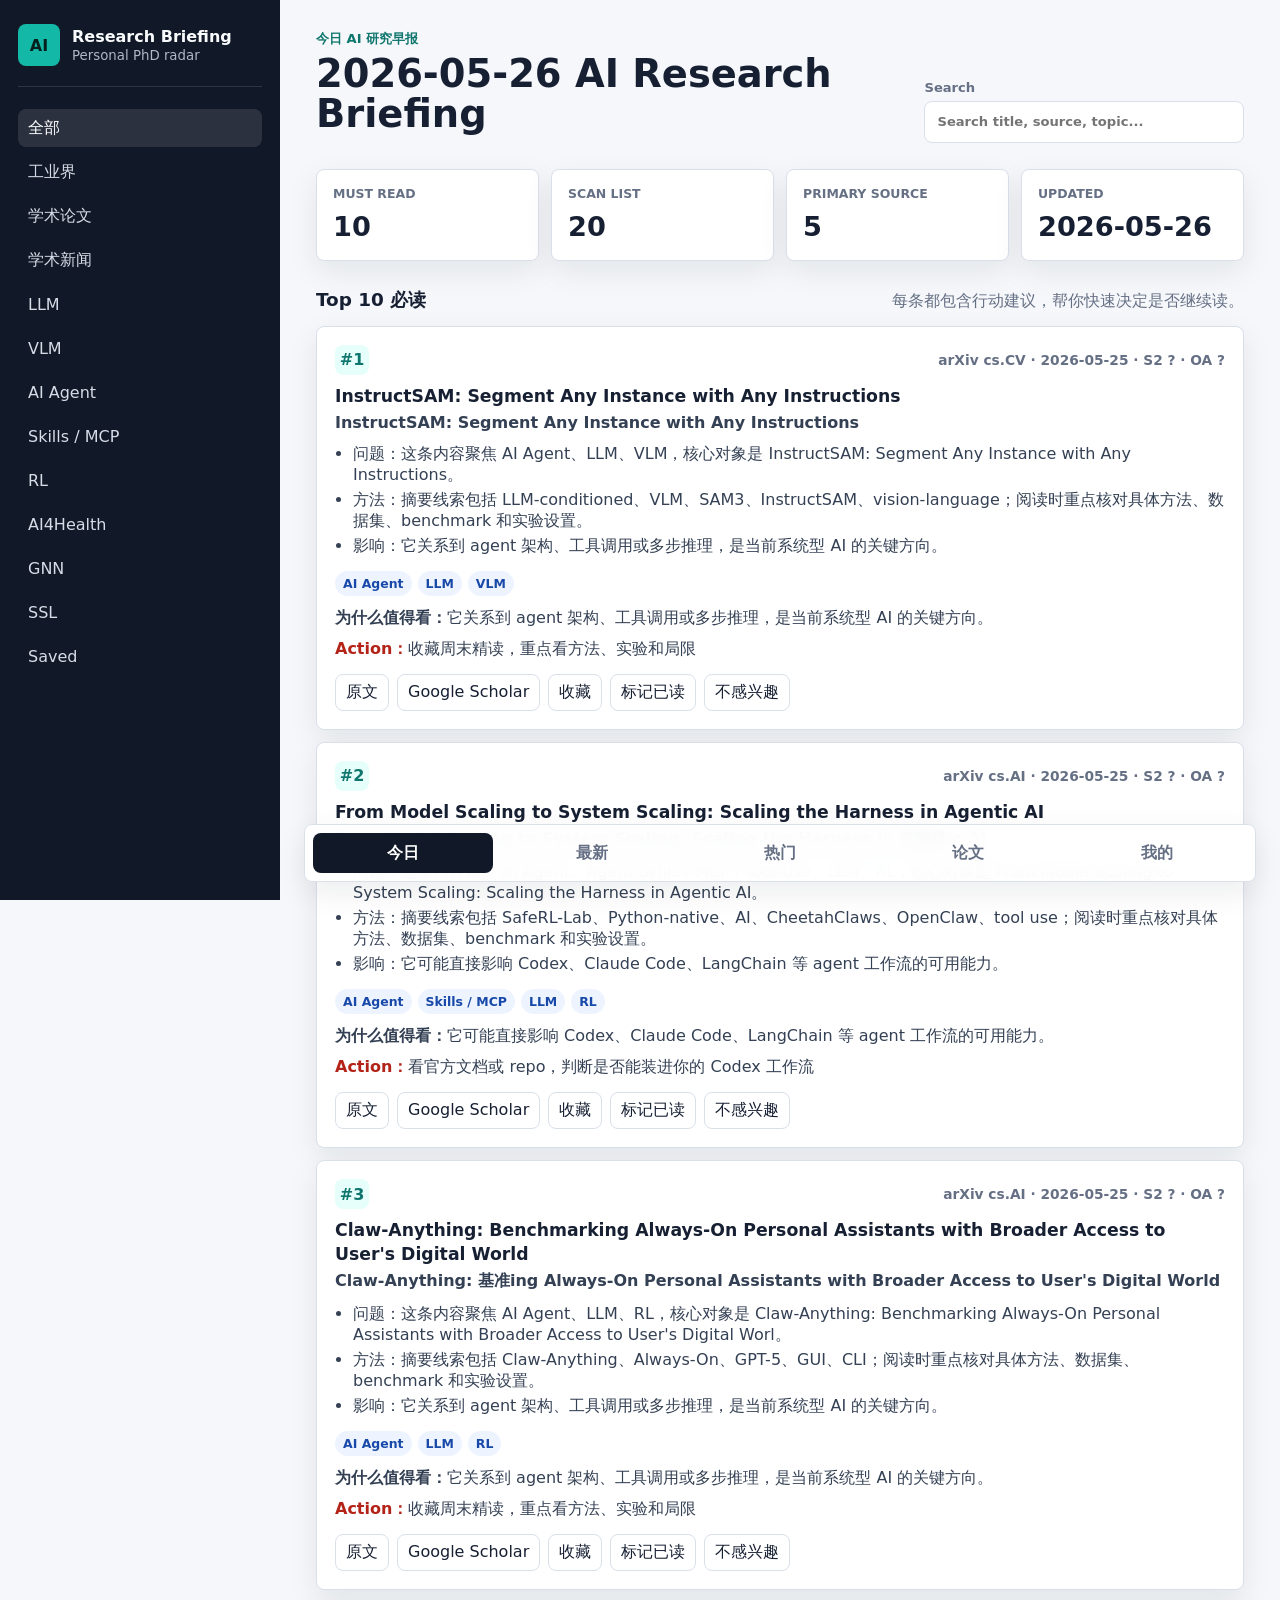
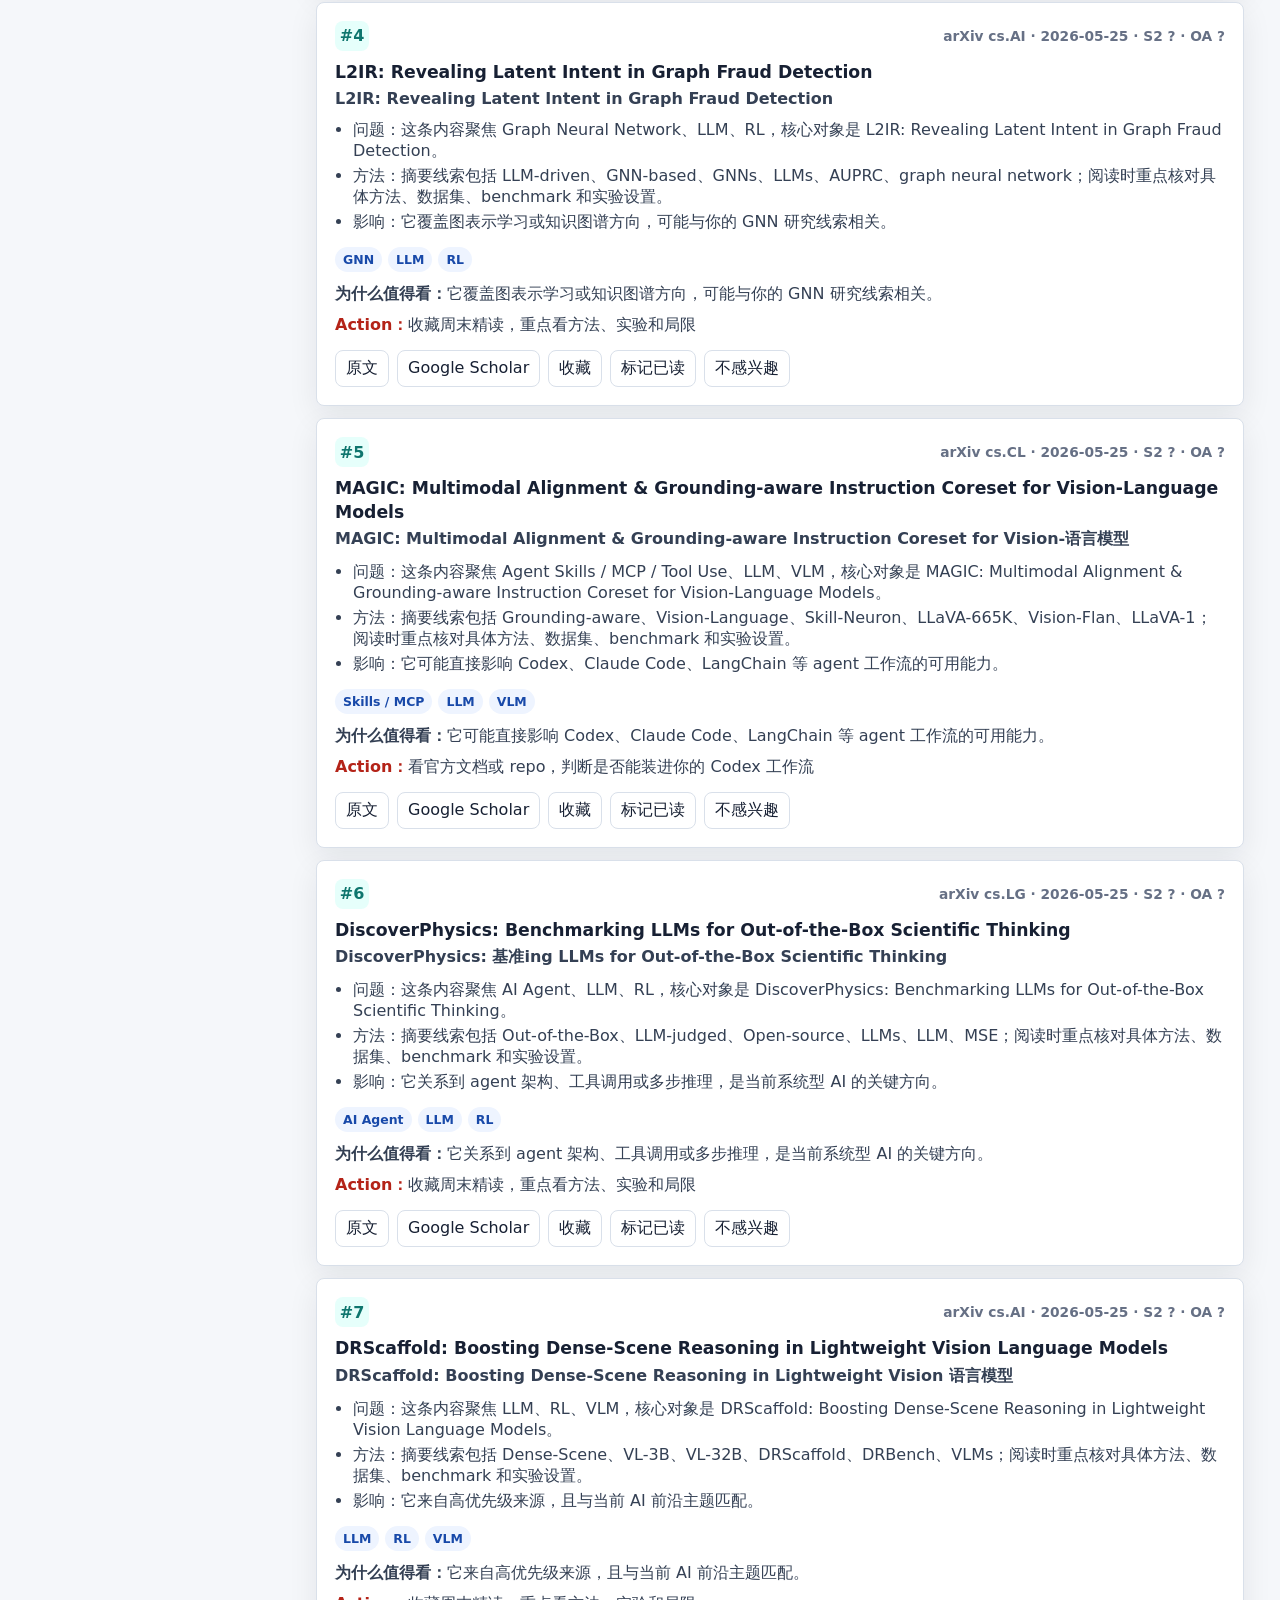
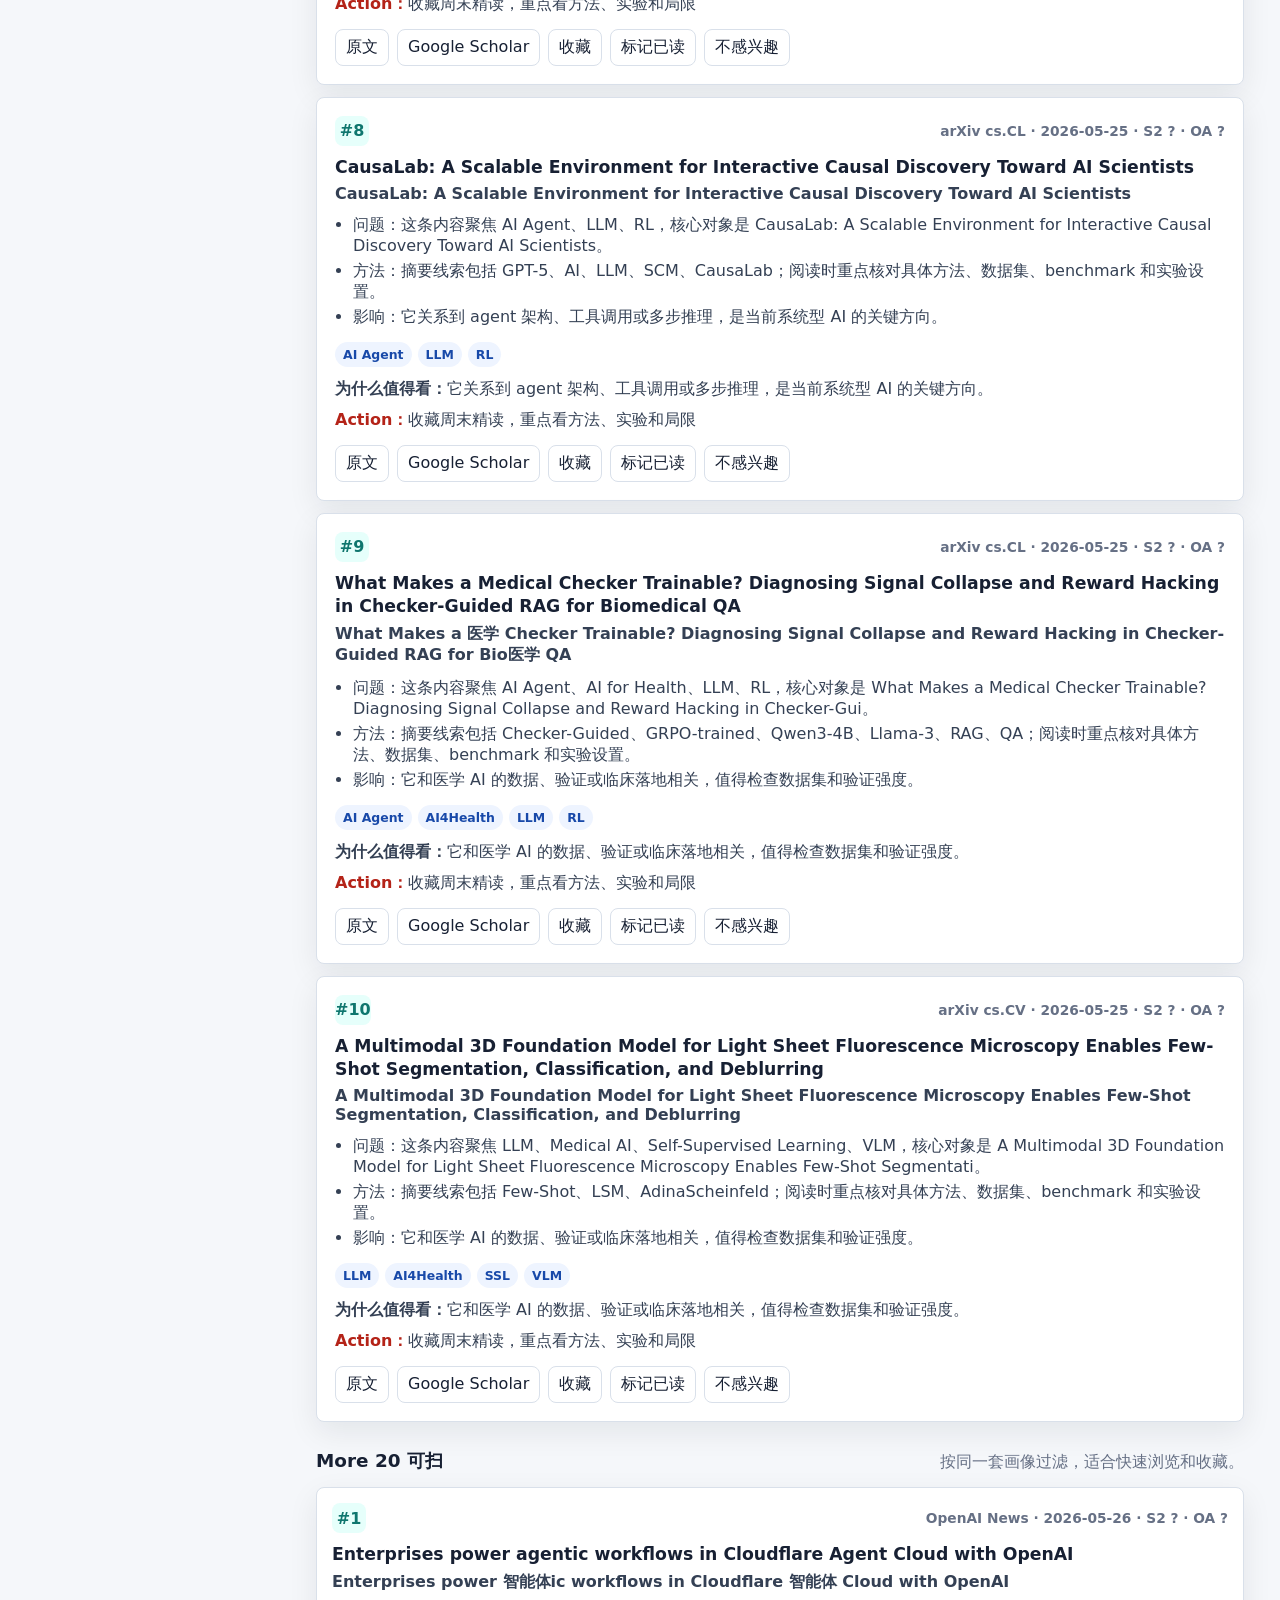
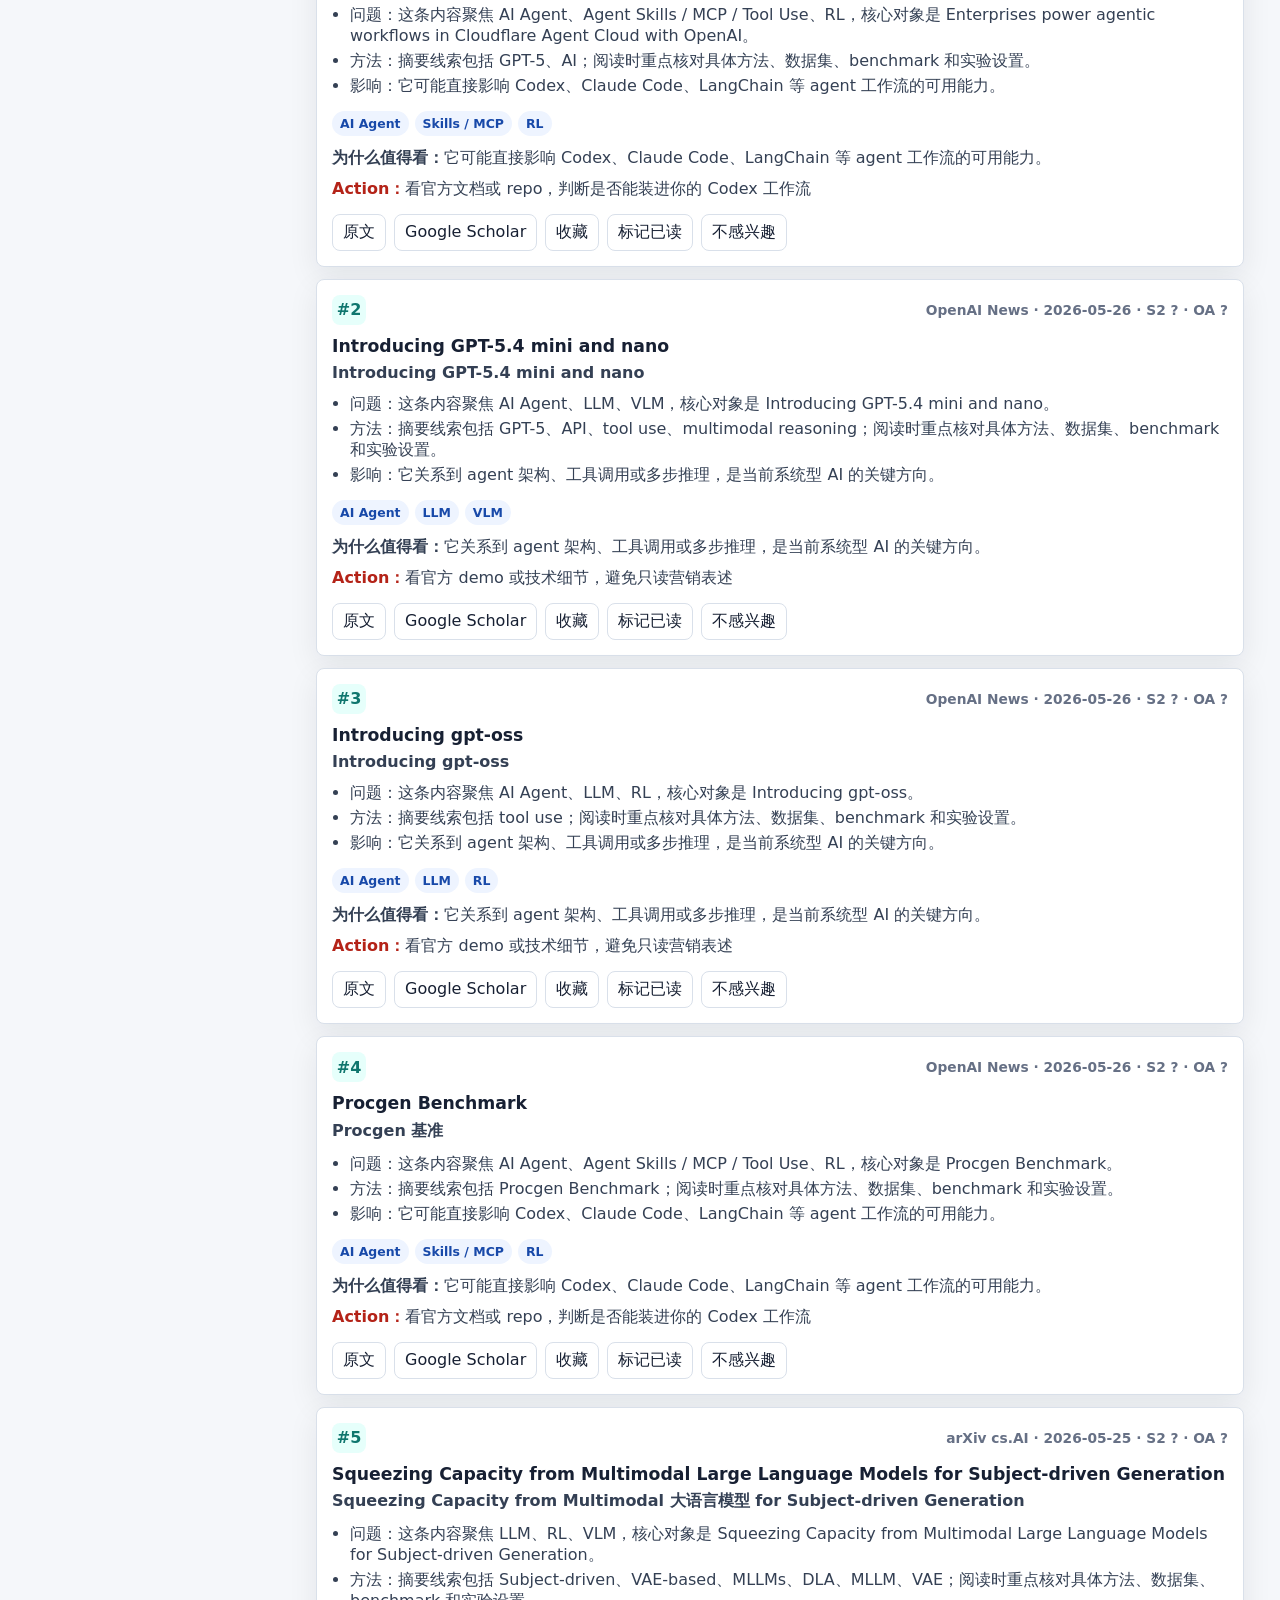
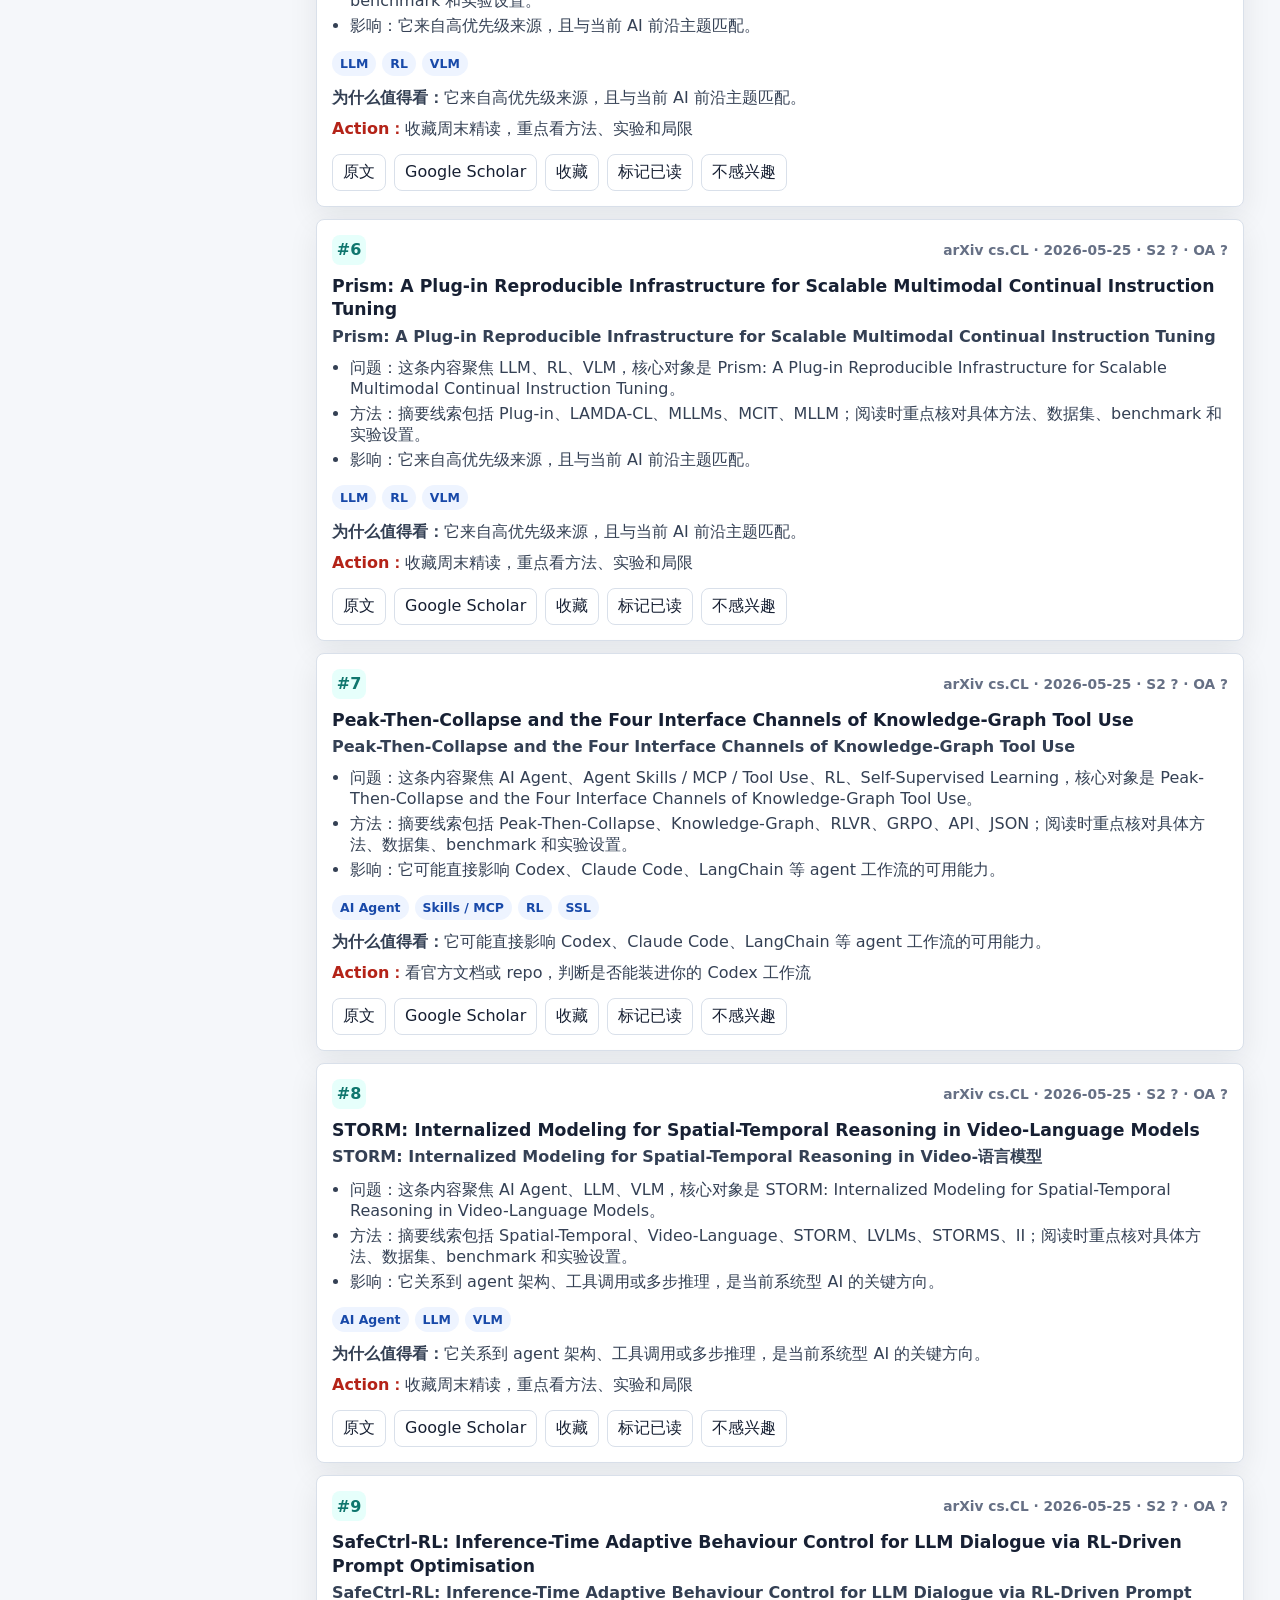
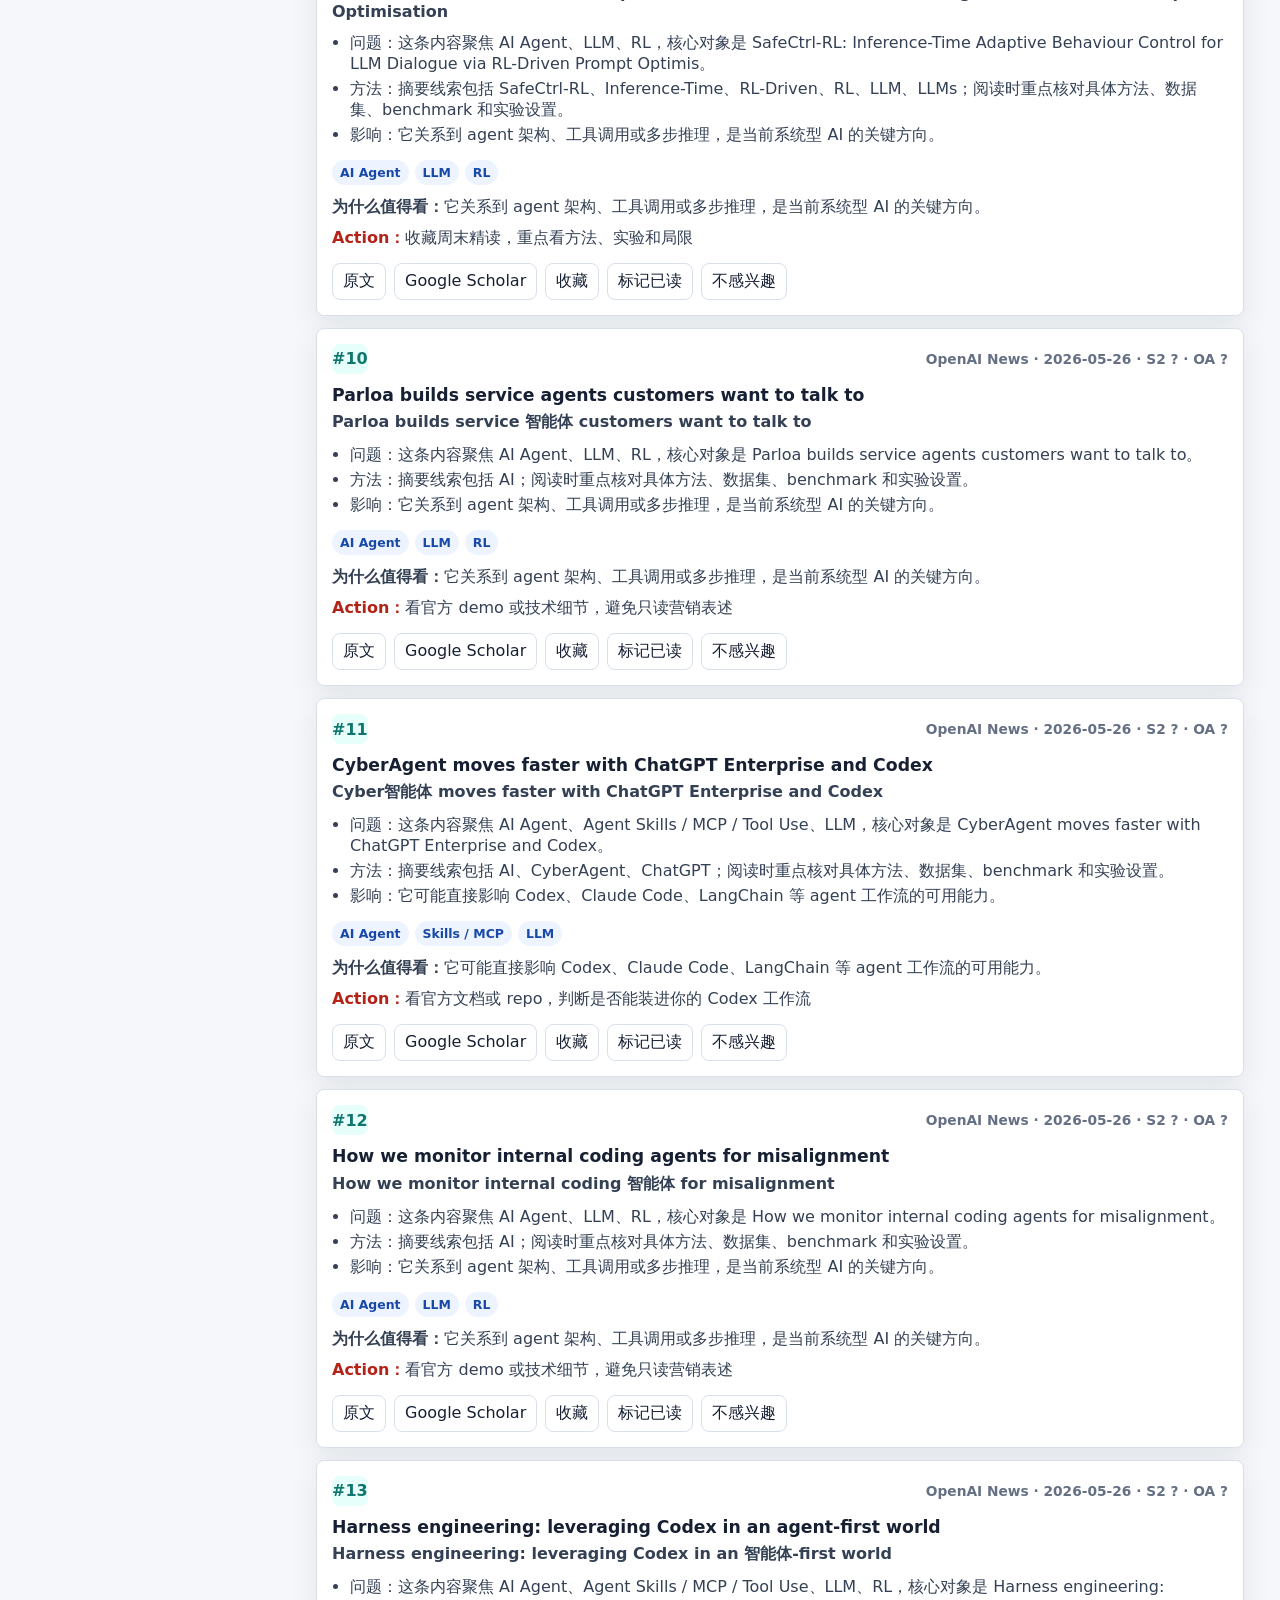
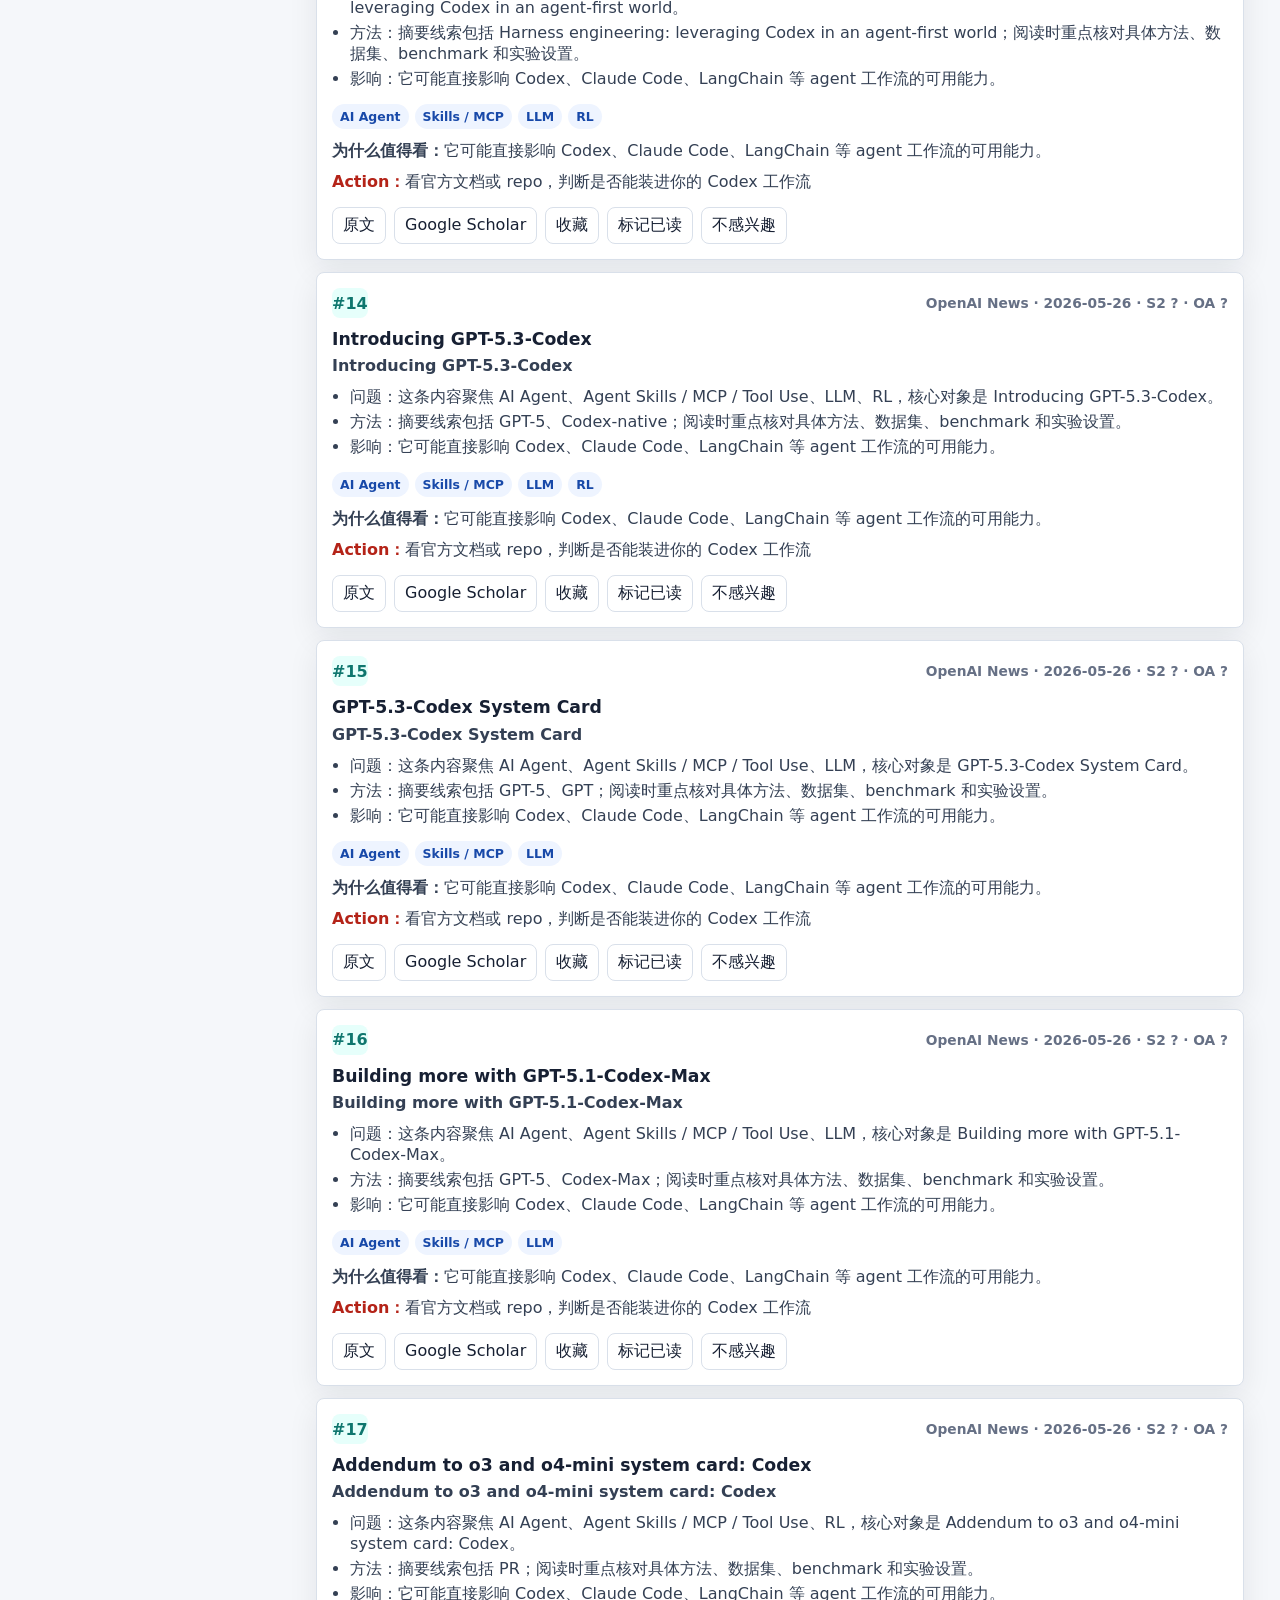
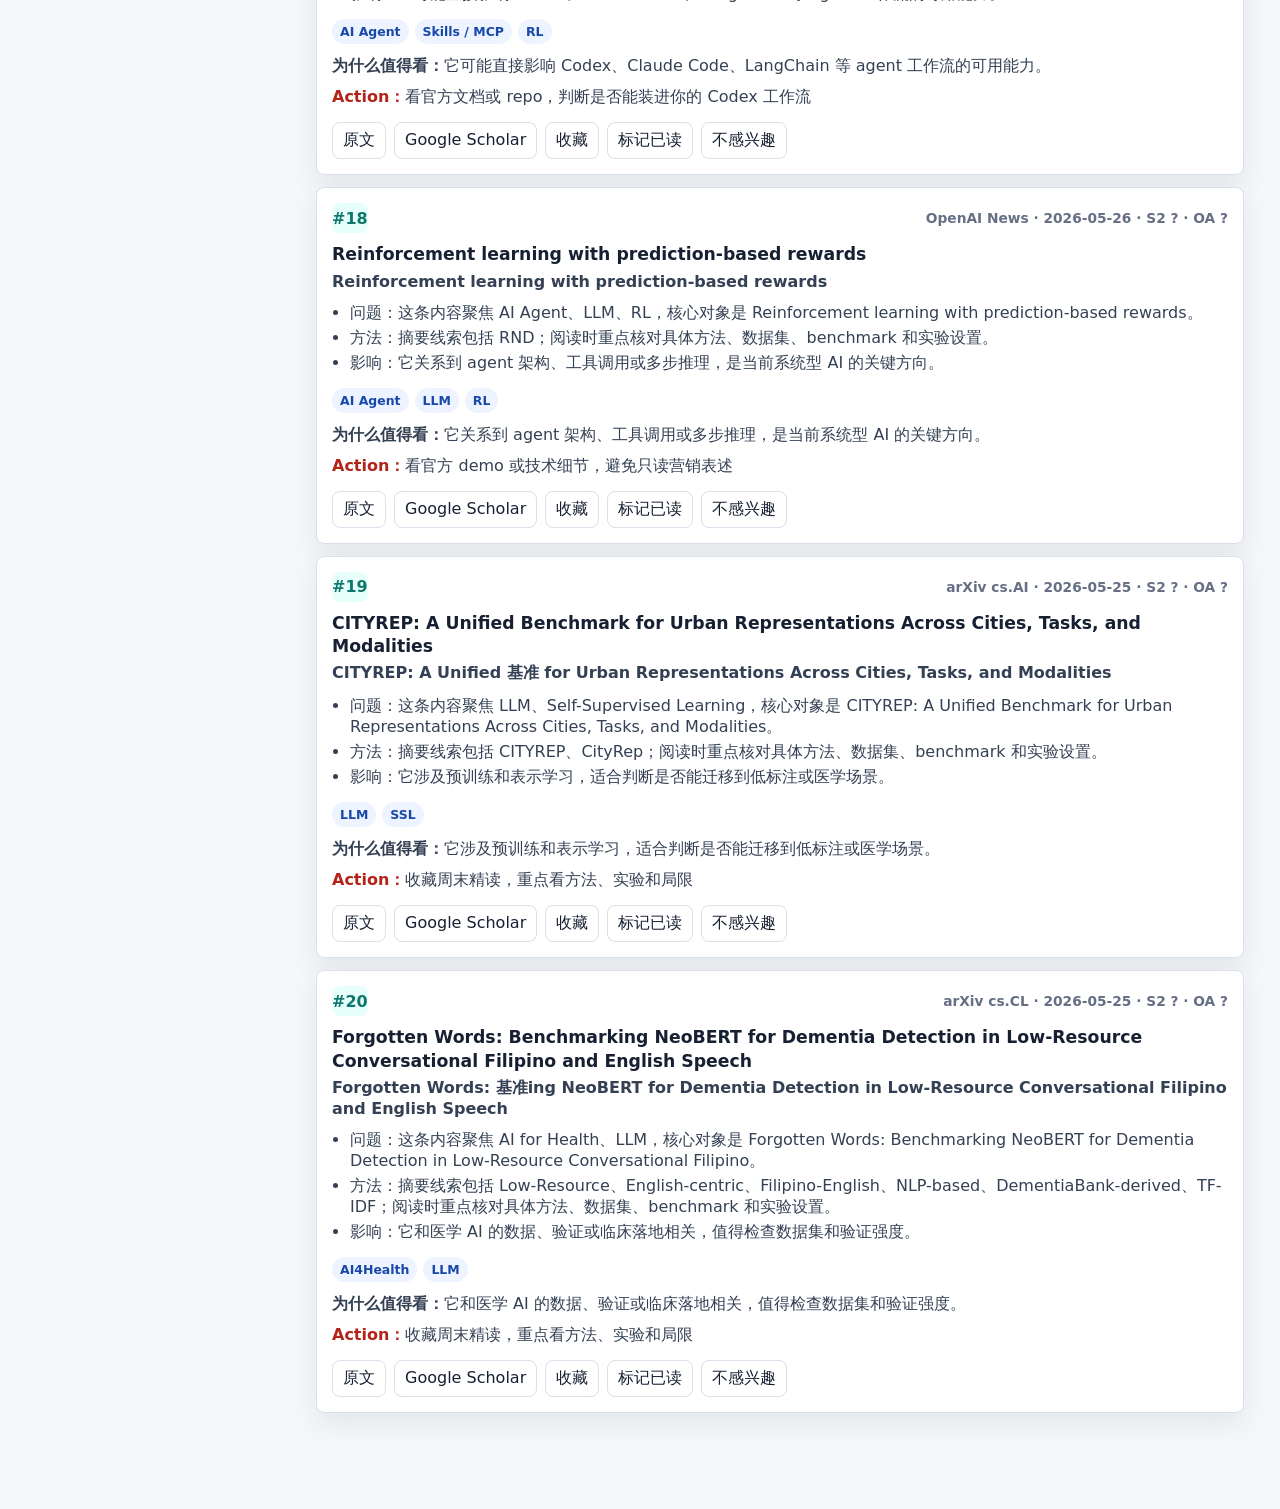
==== app/index.html @ 6354be98 "Initial AI research briefing MVP" ====
<!doctype html>
<html lang="zh-CN">
  <head>
    <meta charset="utf-8" />
    <meta name="viewport" content="width=device-width, initial-scale=1" />
    <meta name="theme-color" content="#111827" />
    <title>AI Briefing</title>
    <link rel="manifest" href="./manifest.json" />
    <link rel="stylesheet" href="./styles.css" />
  </head>
  <body>
    <div class="shell">
      <aside class="sidebar" aria-label="Topic filters">
        <div class="brand">
          <span class="brand-mark">AI</span>
          <div>
            <strong>Research Briefing</strong>
            <small>Personal PhD radar</small>
          </div>
        </div>
        <nav id="topicNav" class="topic-nav"></nav>
      </aside>

      <main class="main">
        <header class="topbar">
          <div>
            <p class="eyebrow">今日 AI 研究早报</p>
            <h1 id="digestTitle">Daily Briefing</h1>
          </div>
          <label class="search">
            <span>Search</span>
            <input id="searchInput" type="search" placeholder="Search title, source, topic..." />
          </label>
        </header>

        <section class="hero-strip" aria-label="Digest summary">
          <div>
            <span class="metric-label">Must Read</span>
            <strong id="topCount">0</strong>
          </div>
          <div>
            <span class="metric-label">Scan List</span>
            <strong id="moreCount">0</strong>
          </div>
          <div>
            <span class="metric-label">Primary Source</span>
            <strong id="sourceCount">0</strong>
          </div>
          <div>
            <span class="metric-label">Updated</span>
            <strong id="updatedAt">--</strong>
          </div>
        </section>

        <section class="section-block">
          <div class="section-heading">
            <h2>Top 10 必读</h2>
            <p>每条都包含行动建议，帮你快速决定是否继续读。</p>
          </div>
          <div id="topList" class="feed"></div>
        </section>

        <section class="section-block">
          <div class="section-heading">
            <h2>More 20 可扫</h2>
            <p>按同一套画像过滤，适合快速浏览和收藏。</p>
          </div>
          <div id="moreList" class="feed compact"></div>
        </section>
      </main>
    </div>

    <nav class="bottom-nav" aria-label="Reading modes">
      <button class="active" data-mode="today">今日</button>
      <button data-mode="latest">最新</button>
      <button data-mode="hot">热门</button>
      <button data-mode="papers">论文</button>
      <button data-mode="mine">我的</button>
    </nav>

    <script src="./app.js"></script>
  </body>
</html>
---- app/styles.css ----
:root {
  --bg: #f5f7fa;
  --panel: #ffffff;
  --ink: #172033;
  --muted: #667085;
  --line: #d9e0ea;
  --accent: #0f766e;
  --accent-2: #b42318;
  --chip: #eef4ff;
  --shadow: 0 10px 30px rgba(16, 24, 40, 0.08);
}

* {
  box-sizing: border-box;
}

body {
  margin: 0;
  color: var(--ink);
  background: var(--bg);
  font-family: Inter, ui-sans-serif, system-ui, -apple-system, BlinkMacSystemFont, "Segoe UI", sans-serif;
  letter-spacing: 0;
}

button,
input {
  font: inherit;
}

.shell {
  display: grid;
  grid-template-columns: 280px minmax(0, 1fr);
  min-height: 100vh;
}

.sidebar {
  position: sticky;
  top: 0;
  height: 100vh;
  padding: 24px 18px;
  background: #111827;
  color: #f9fafb;
  overflow-y: auto;
}

.brand {
  display: flex;
  align-items: center;
  gap: 12px;
  padding-bottom: 20px;
  border-bottom: 1px solid rgba(255, 255, 255, 0.12);
}

.brand-mark {
  display: grid;
  width: 42px;
  height: 42px;
  place-items: center;
  border-radius: 8px;
  background: #14b8a6;
  color: #05201d;
  font-weight: 800;
}

.brand small {
  display: block;
  margin-top: 2px;
  color: #aeb8c8;
}

.topic-nav {
  display: grid;
  gap: 6px;
  margin-top: 22px;
}

.topic-nav button {
  width: 100%;
  min-height: 38px;
  padding: 8px 10px;
  border: 0;
  border-radius: 8px;
  color: #d7dde8;
  background: transparent;
  text-align: left;
  cursor: pointer;
}

.topic-nav button:hover,
.topic-nav button.active {
  color: #ffffff;
  background: rgba(255, 255, 255, 0.11);
}

.main {
  min-width: 0;
  padding: 30px 36px 96px;
}

.topbar {
  display: flex;
  align-items: end;
  justify-content: space-between;
  gap: 20px;
}

.eyebrow {
  margin: 0 0 6px;
  color: var(--accent);
  font-size: 0.82rem;
  font-weight: 800;
  text-transform: uppercase;
}

h1,
h2,
p {
  margin-top: 0;
}

h1 {
  margin-bottom: 8px;
  font-size: clamp(1.7rem, 3vw, 2.5rem);
  line-height: 1.05;
}

.muted,
.section-heading p {
  color: var(--muted);
}

.search {
  display: grid;
  gap: 6px;
  width: min(380px, 100%);
  color: var(--muted);
  font-size: 0.82rem;
  font-weight: 700;
}

.search input {
  width: 100%;
  height: 42px;
  padding: 0 12px;
  border: 1px solid var(--line);
  border-radius: 8px;
  background: #fff;
  color: var(--ink);
}

.hero-strip {
  display: grid;
  grid-template-columns: repeat(4, minmax(0, 1fr));
  gap: 12px;
  margin: 26px 0;
}

.hero-strip div {
  min-height: 92px;
  padding: 16px;
  border: 1px solid var(--line);
  border-radius: 8px;
  background: var(--panel);
  box-shadow: var(--shadow);
}

.metric-label {
  display: block;
  color: var(--muted);
  font-size: 0.78rem;
  font-weight: 800;
  text-transform: uppercase;
}

.hero-strip strong {
  display: block;
  margin-top: 10px;
  font-size: 1.7rem;
}

.section-block {
  margin-top: 26px;
}

.section-heading {
  display: flex;
  align-items: end;
  justify-content: space-between;
  gap: 16px;
  margin-bottom: 14px;
}

.section-heading h2 {
  margin-bottom: 0;
  font-size: 1.15rem;
}

.section-heading p {
  margin-bottom: 0;
  text-align: right;
}

.feed {
  display: grid;
  gap: 12px;
}

.item-card {
  padding: 18px;
  border: 1px solid var(--line);
  border-radius: 8px;
  background: var(--panel);
  box-shadow: var(--shadow);
}

.item-topline {
  display: flex;
  align-items: center;
  justify-content: space-between;
  gap: 14px;
  margin-bottom: 10px;
}

.rank {
  display: inline-grid;
  min-width: 34px;
  height: 30px;
  place-items: center;
  border-radius: 8px;
  background: #e6fffb;
  color: #0f766e;
  font-weight: 800;
}

.source {
  color: var(--muted);
  font-size: 0.86rem;
  font-weight: 700;
}

.item-card h3 {
  margin: 0 0 5px;
  font-size: 1.08rem;
  line-height: 1.35;
}

.zh-title {
  margin-bottom: 12px;
  color: #344054;
  font-weight: 700;
}

.summary {
  margin: 0 0 14px;
  padding-left: 18px;
  color: #344054;
}

.summary li {
  margin: 4px 0;
}

.chips {
  display: flex;
  flex-wrap: wrap;
  gap: 6px;
  margin: 12px 0;
}

.chip {
  padding: 5px 8px;
  border-radius: 999px;
  background: var(--chip);
  color: #1849a9;
  font-size: 0.78rem;
  font-weight: 750;
}

.why,
.action {
  margin: 10px 0 0;
  color: #344054;
}

.action strong {
  color: var(--accent-2);
}

.card-actions {
  display: flex;
  flex-wrap: wrap;
  gap: 8px;
  margin-top: 14px;
}

.card-actions button,
.card-actions a {
  min-height: 34px;
  padding: 7px 10px;
  border: 1px solid var(--line);
  border-radius: 8px;
  color: var(--ink);
  background: #fff;
  text-decoration: none;
  cursor: pointer;
}

.card-actions button.active {
  border-color: #0f766e;
  background: #e6fffb;
  color: #0f766e;
}

.compact .item-card {
  padding: 15px;
}

.bottom-nav {
  position: fixed;
  right: 24px;
  bottom: 18px;
  left: 304px;
  display: grid;
  grid-template-columns: repeat(5, 1fr);
  gap: 8px;
  padding: 8px;
  border: 1px solid var(--line);
  border-radius: 8px;
  background: rgba(255, 255, 255, 0.94);
  box-shadow: var(--shadow);
  backdrop-filter: blur(12px);
}

.bottom-nav button {
  min-height: 40px;
  border: 0;
  border-radius: 8px;
  background: transparent;
  color: var(--muted);
  cursor: pointer;
  font-weight: 800;
}

.bottom-nav button.active {
  background: #111827;
  color: #fff;
}

@media (max-width: 900px) {
  .shell {
    display: block;
  }

  .sidebar {
    position: relative;
    height: auto;
    padding: 16px;
  }

  .topic-nav {
    grid-auto-flow: column;
    grid-auto-columns: max-content;
    overflow-x: auto;
  }

  .topic-nav button {
    white-space: nowrap;
  }

  .main {
    padding: 22px 16px 100px;
  }

  .topbar,
  .section-heading {
    display: block;
  }

  .section-heading p {
    margin-top: 6px;
    text-align: left;
  }

  .hero-strip {
    grid-template-columns: repeat(2, minmax(0, 1fr));
  }

  .bottom-nav {
    left: 10px;
    right: 10px;
    bottom: 10px;
  }
}
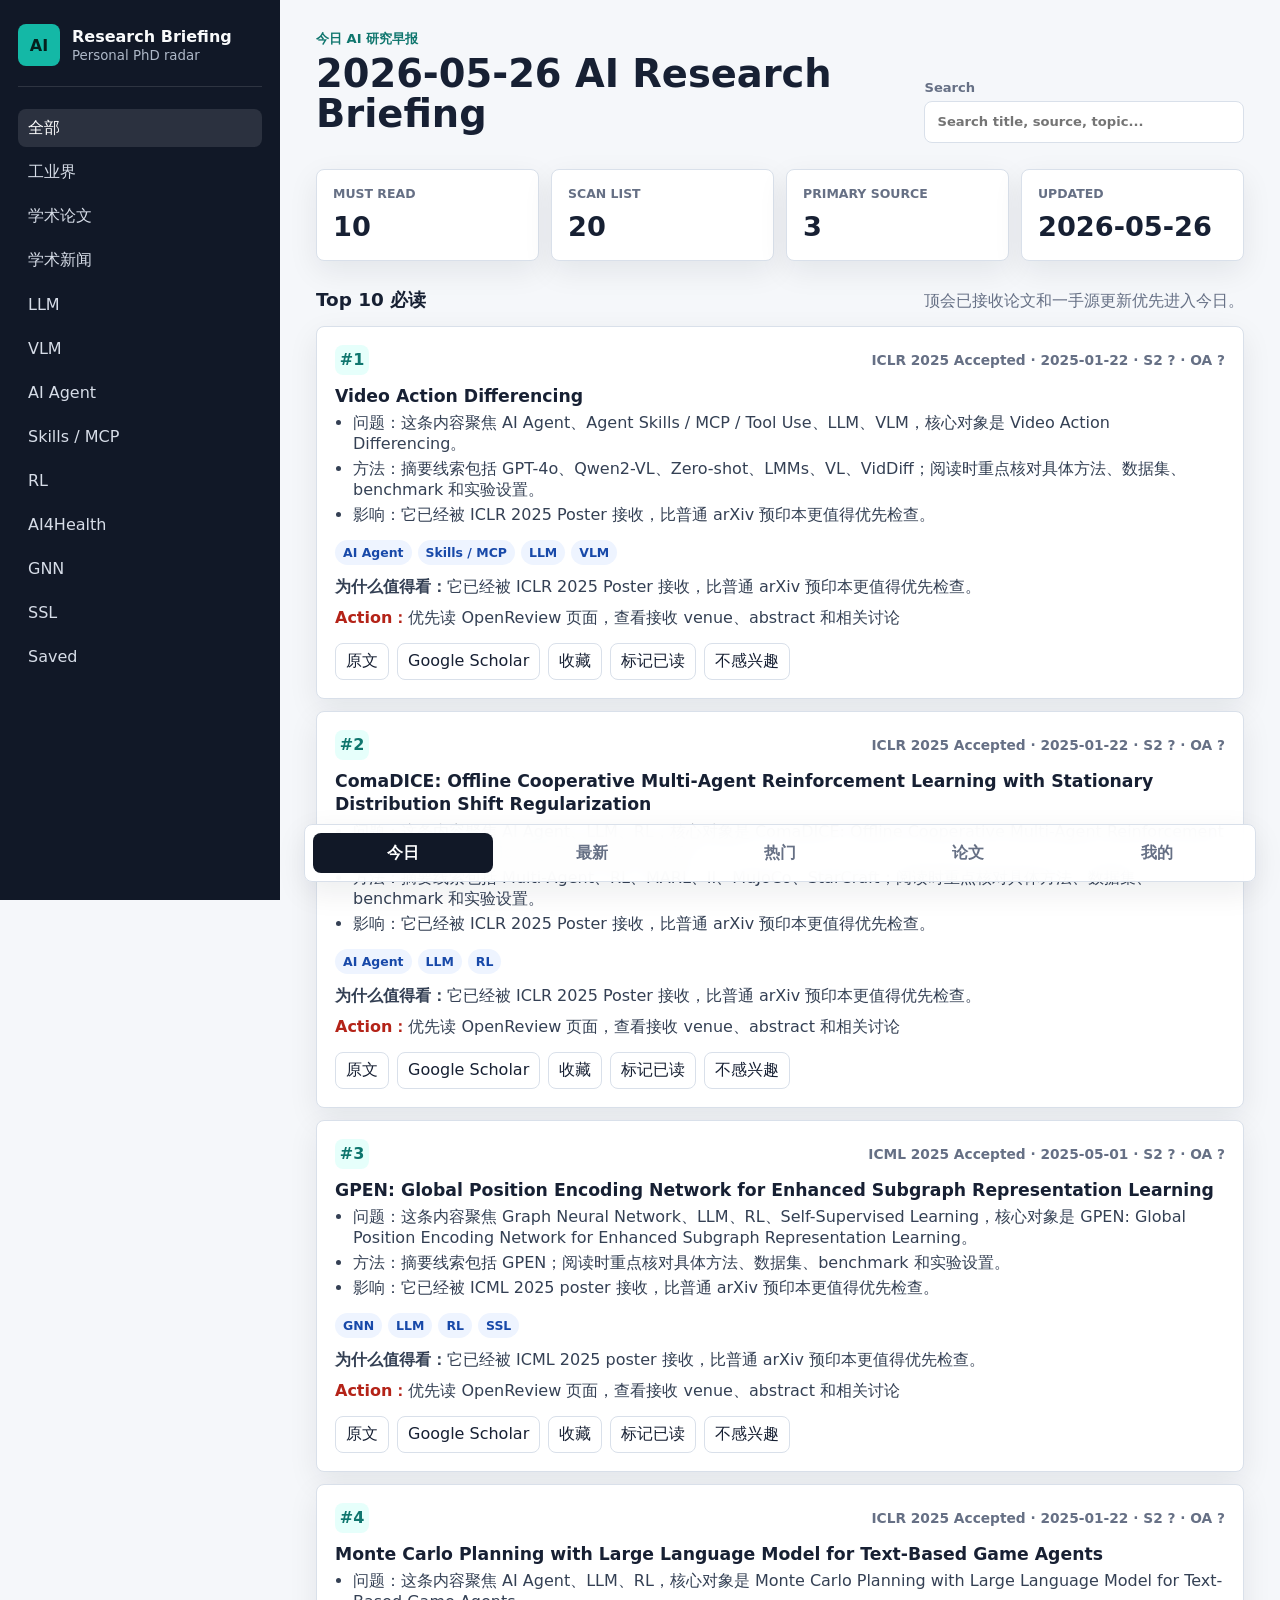
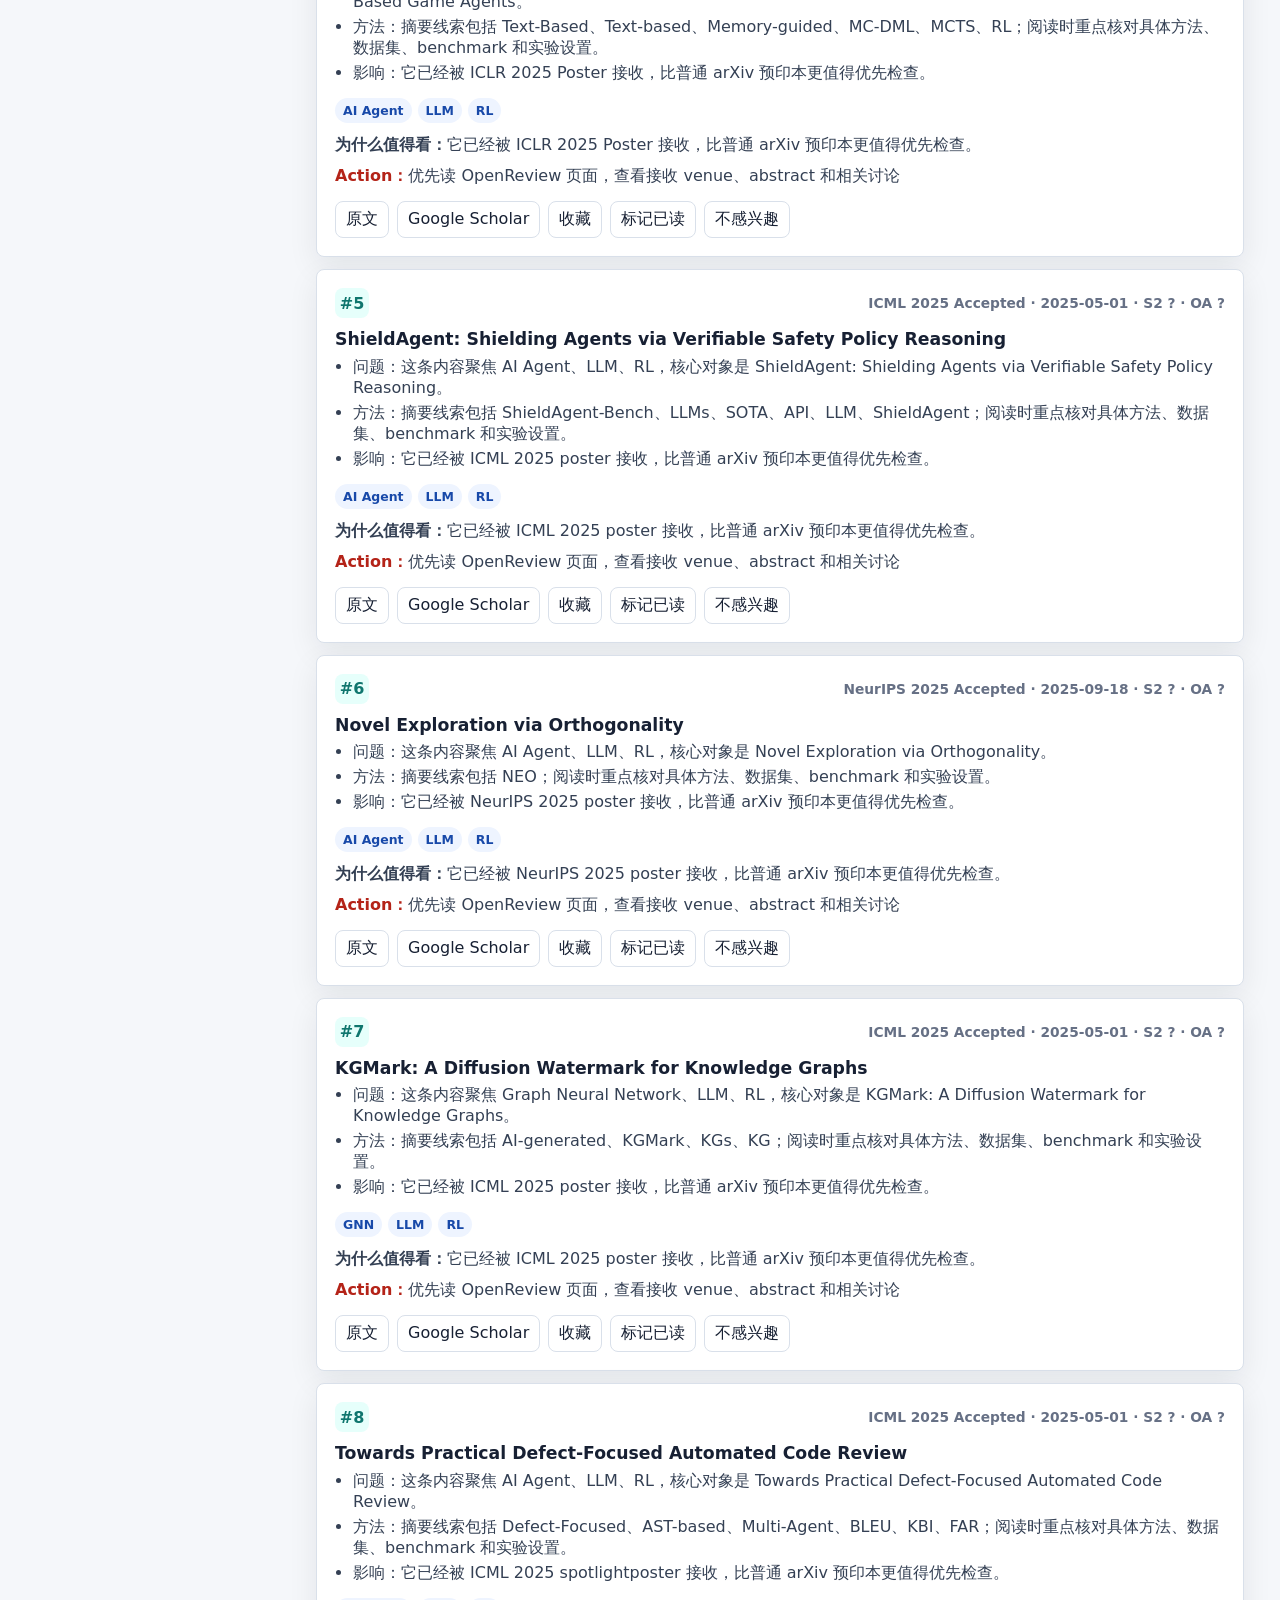
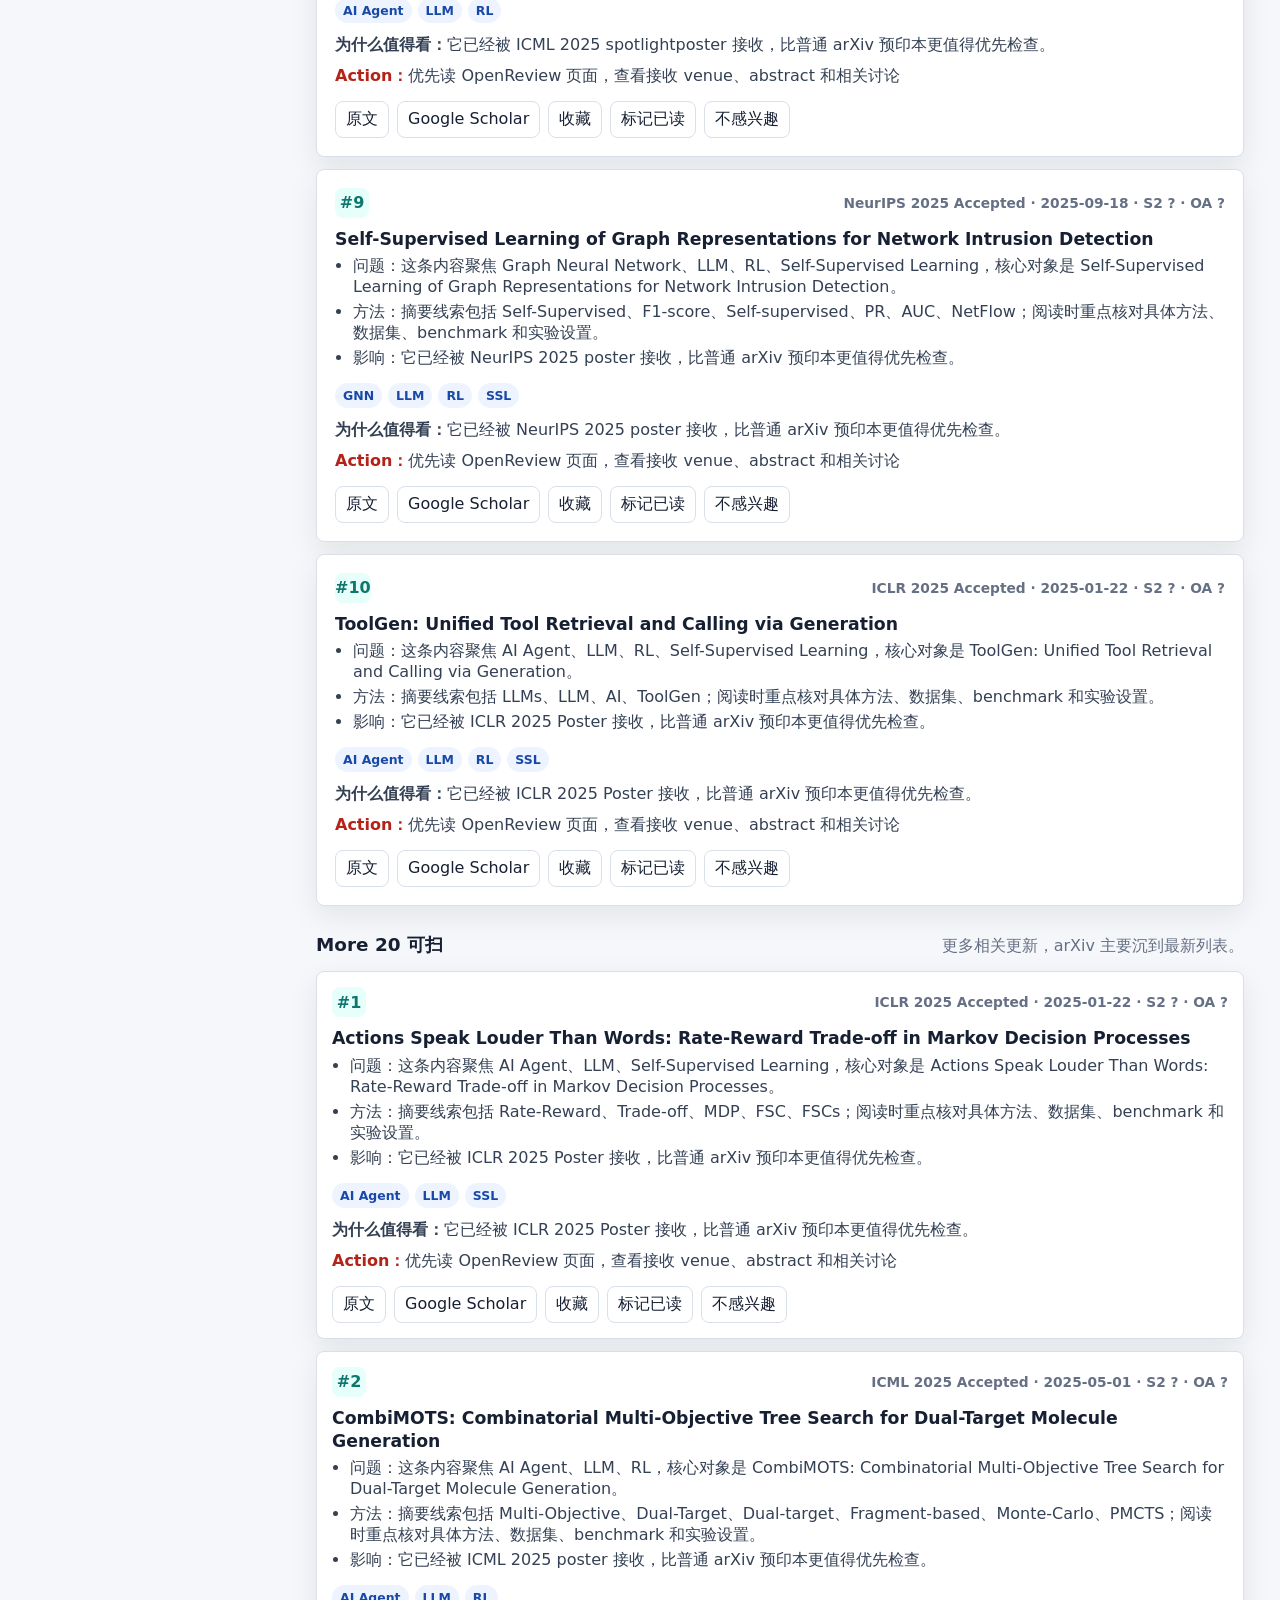
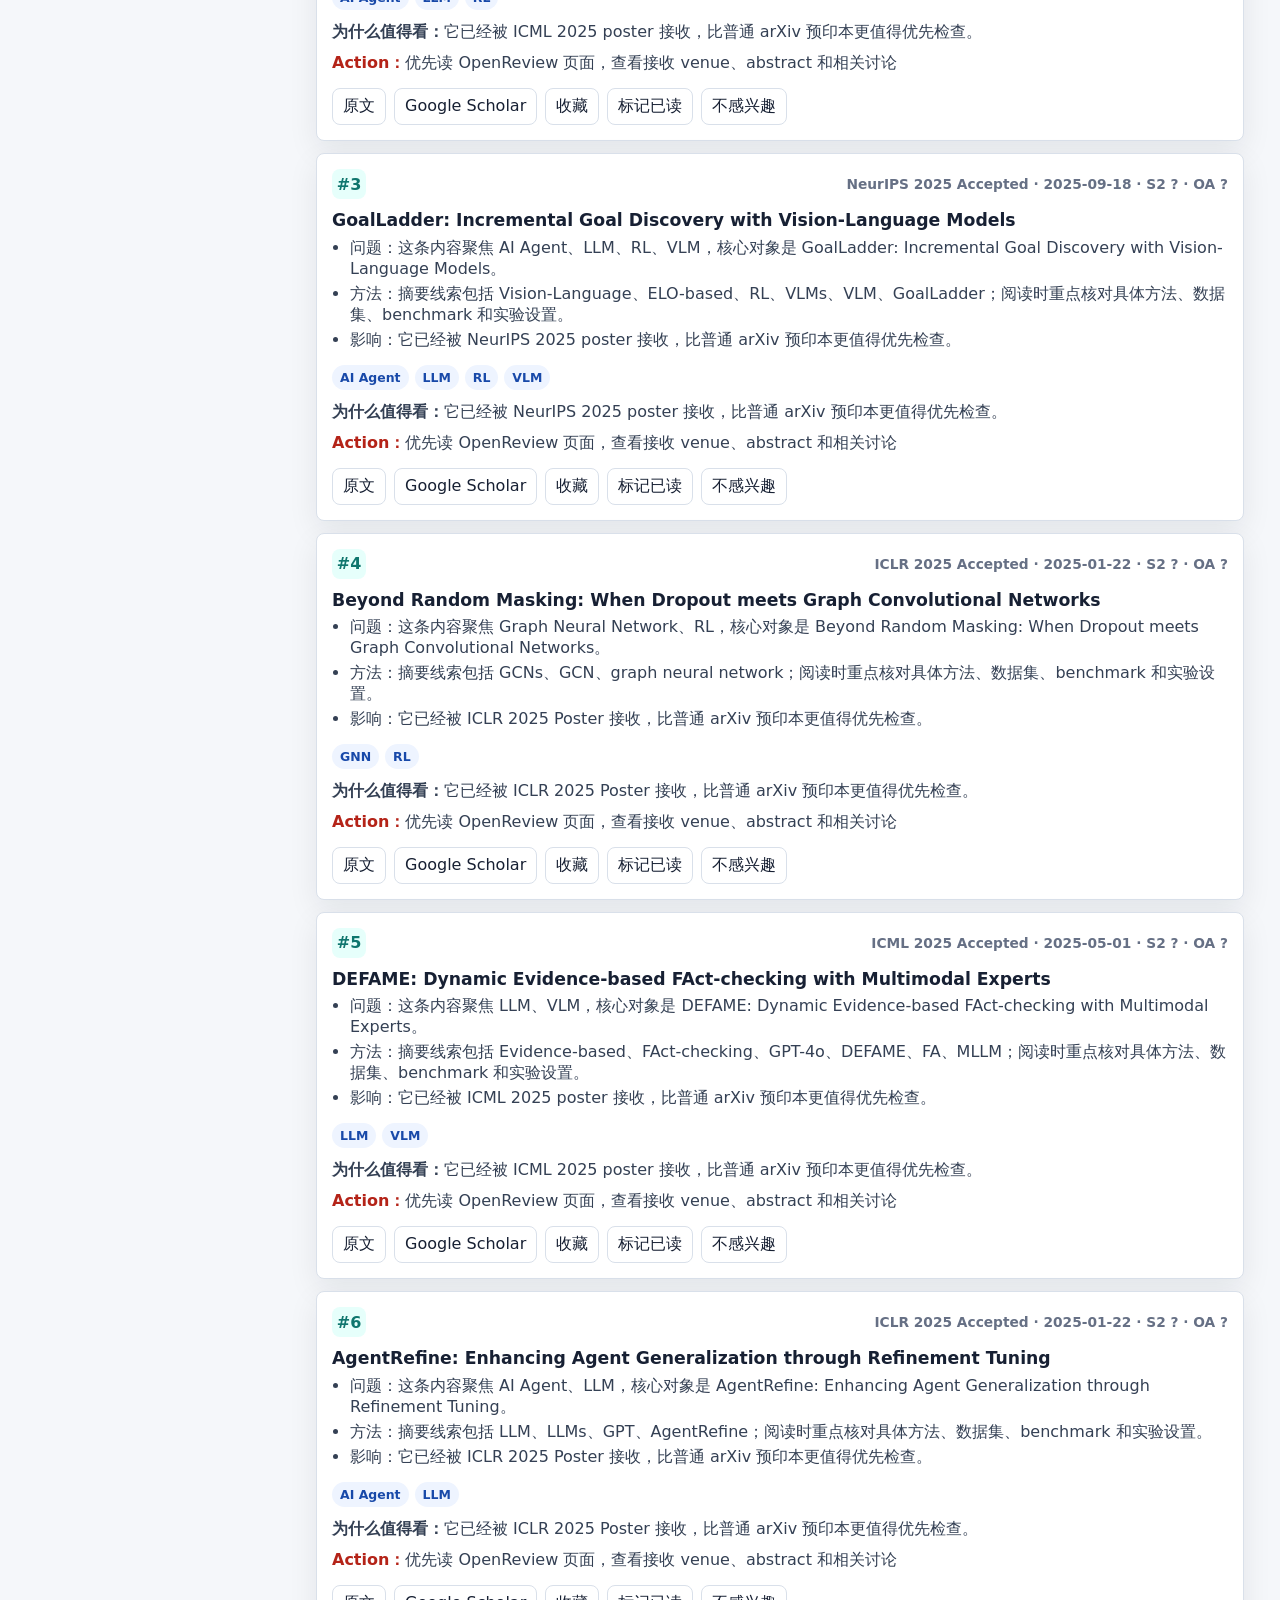
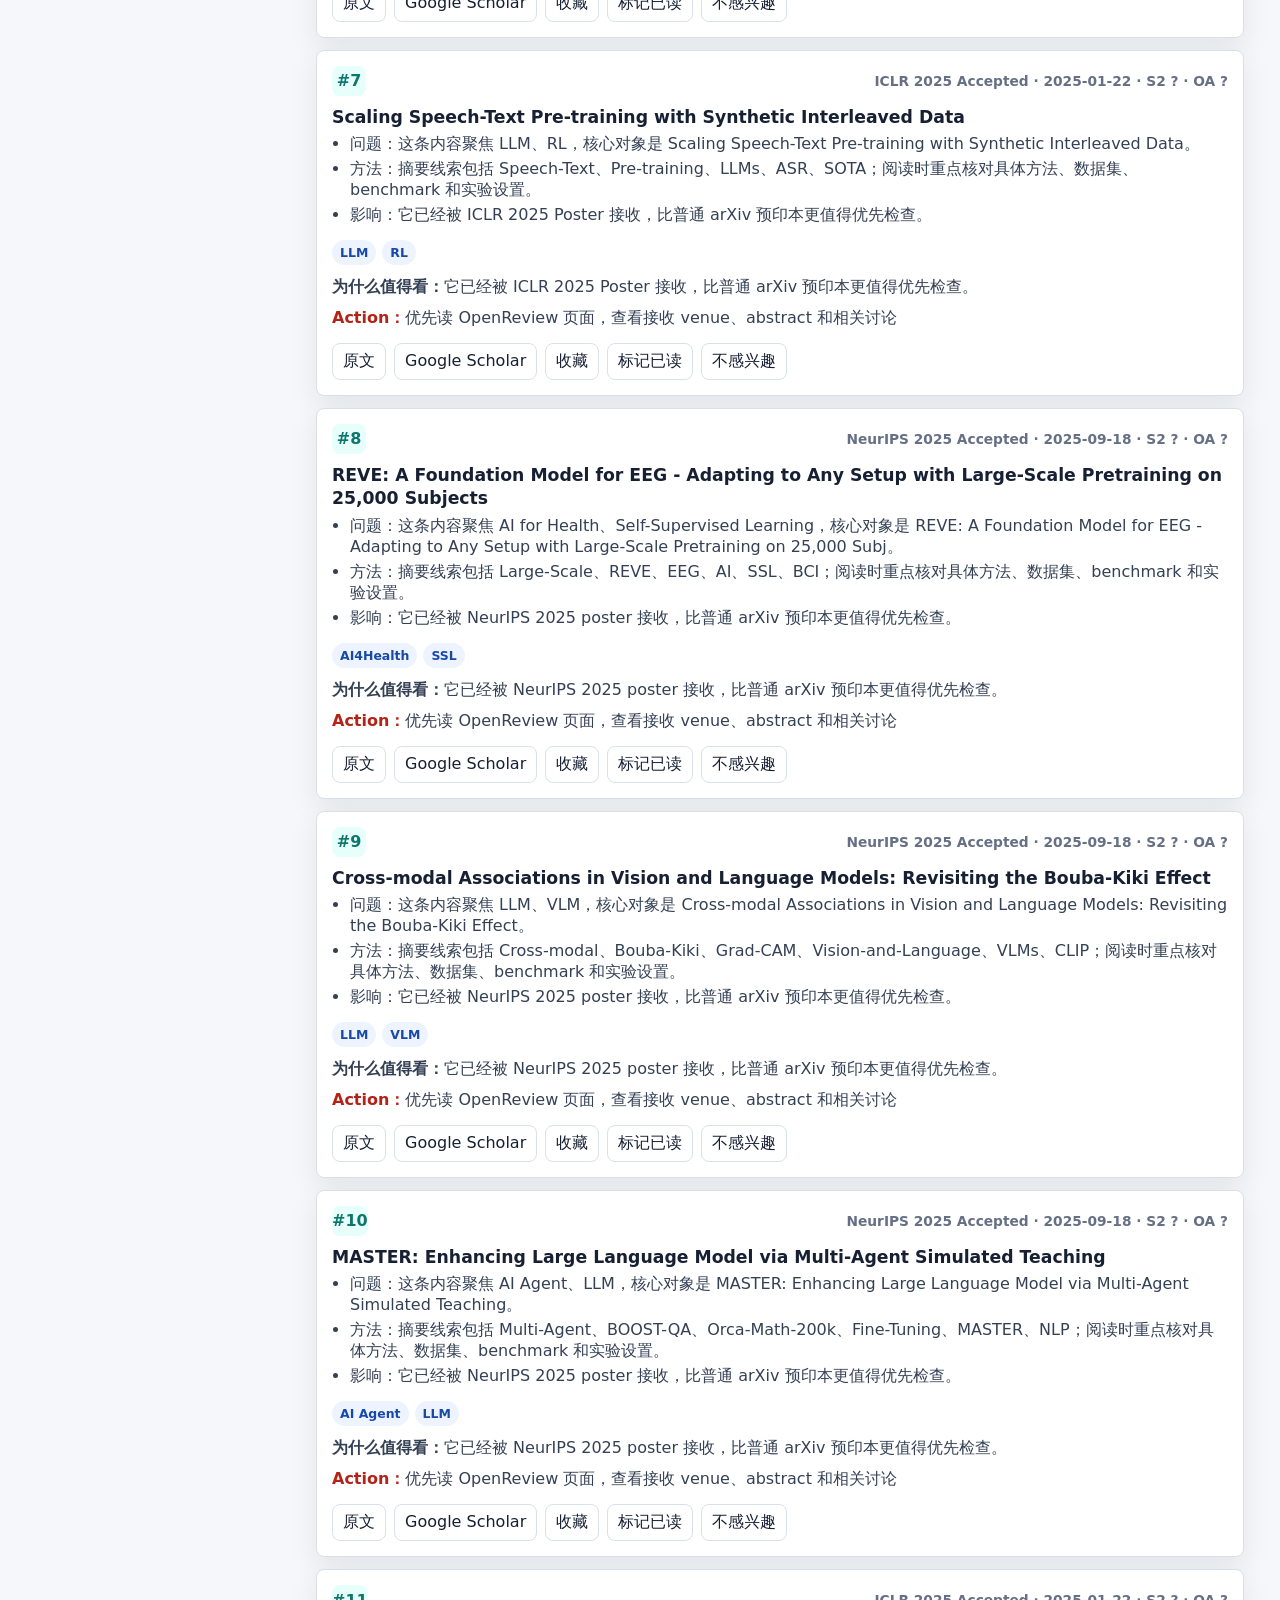
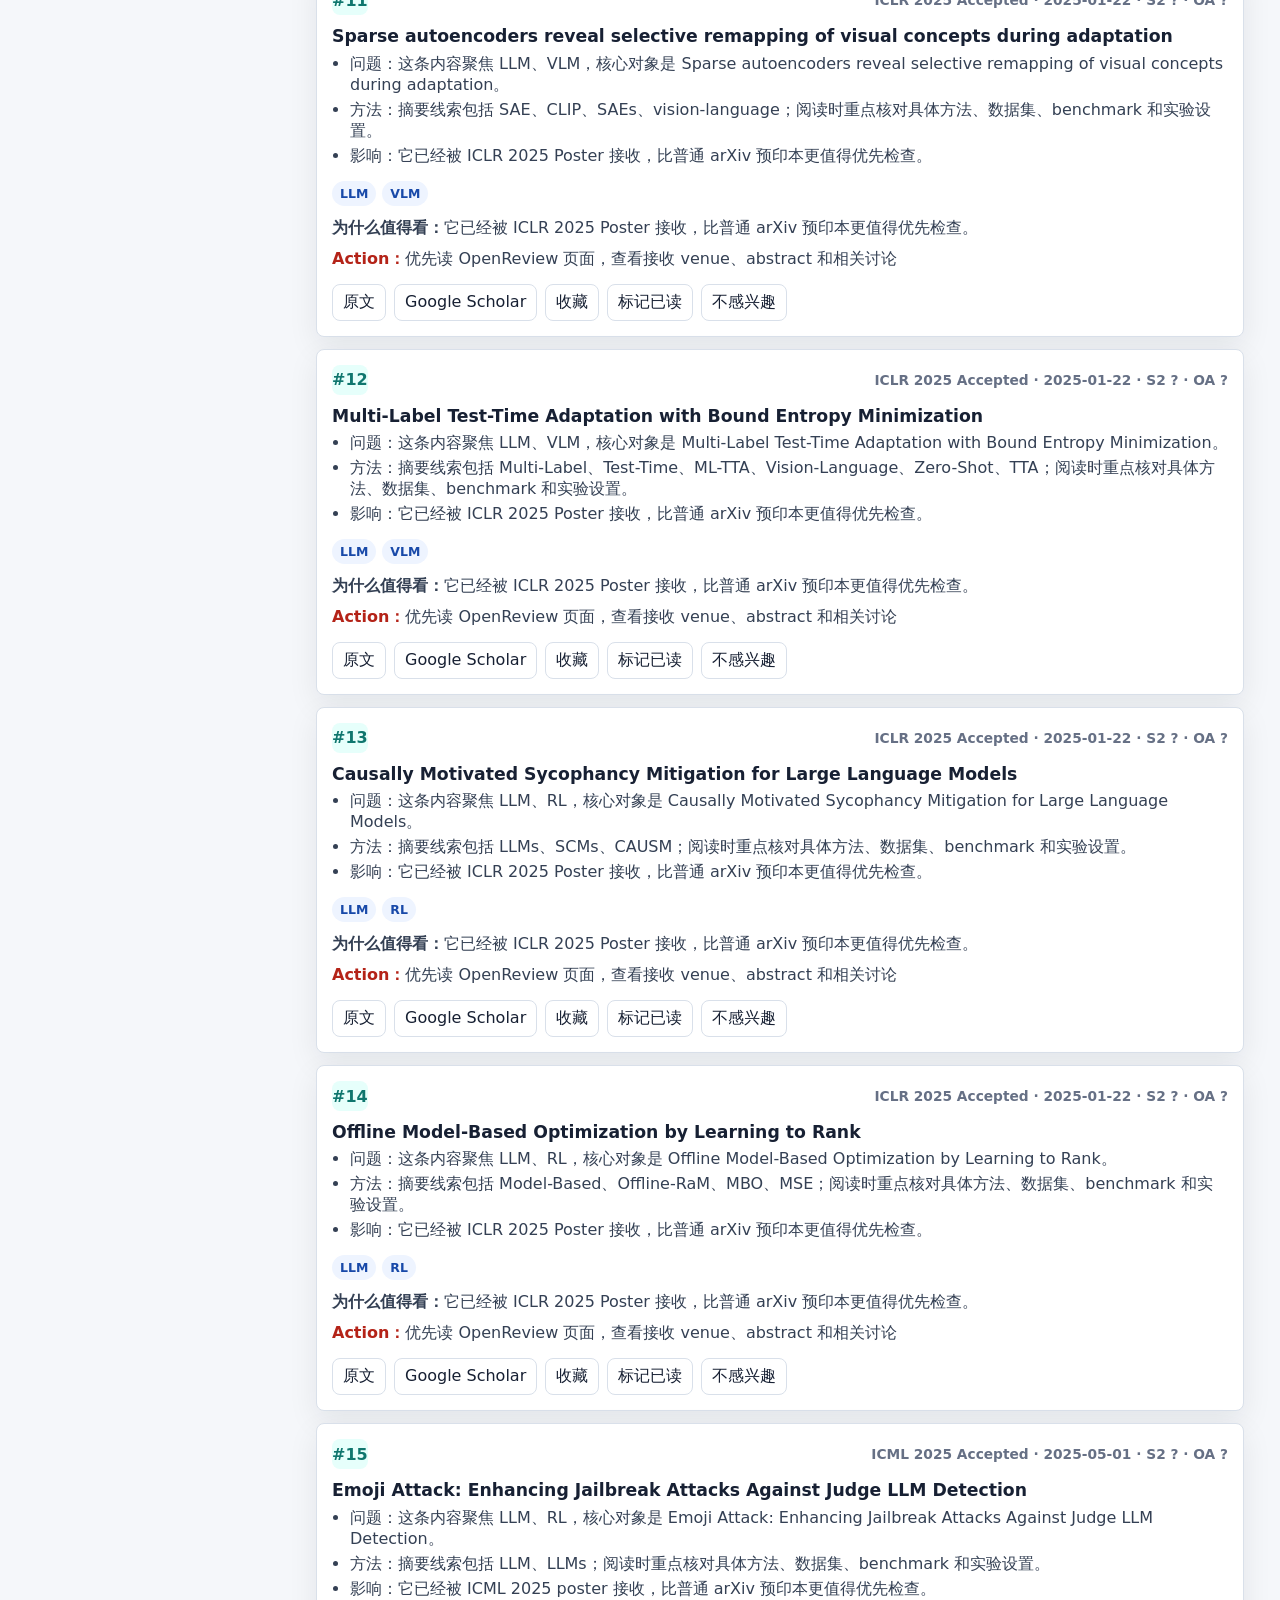
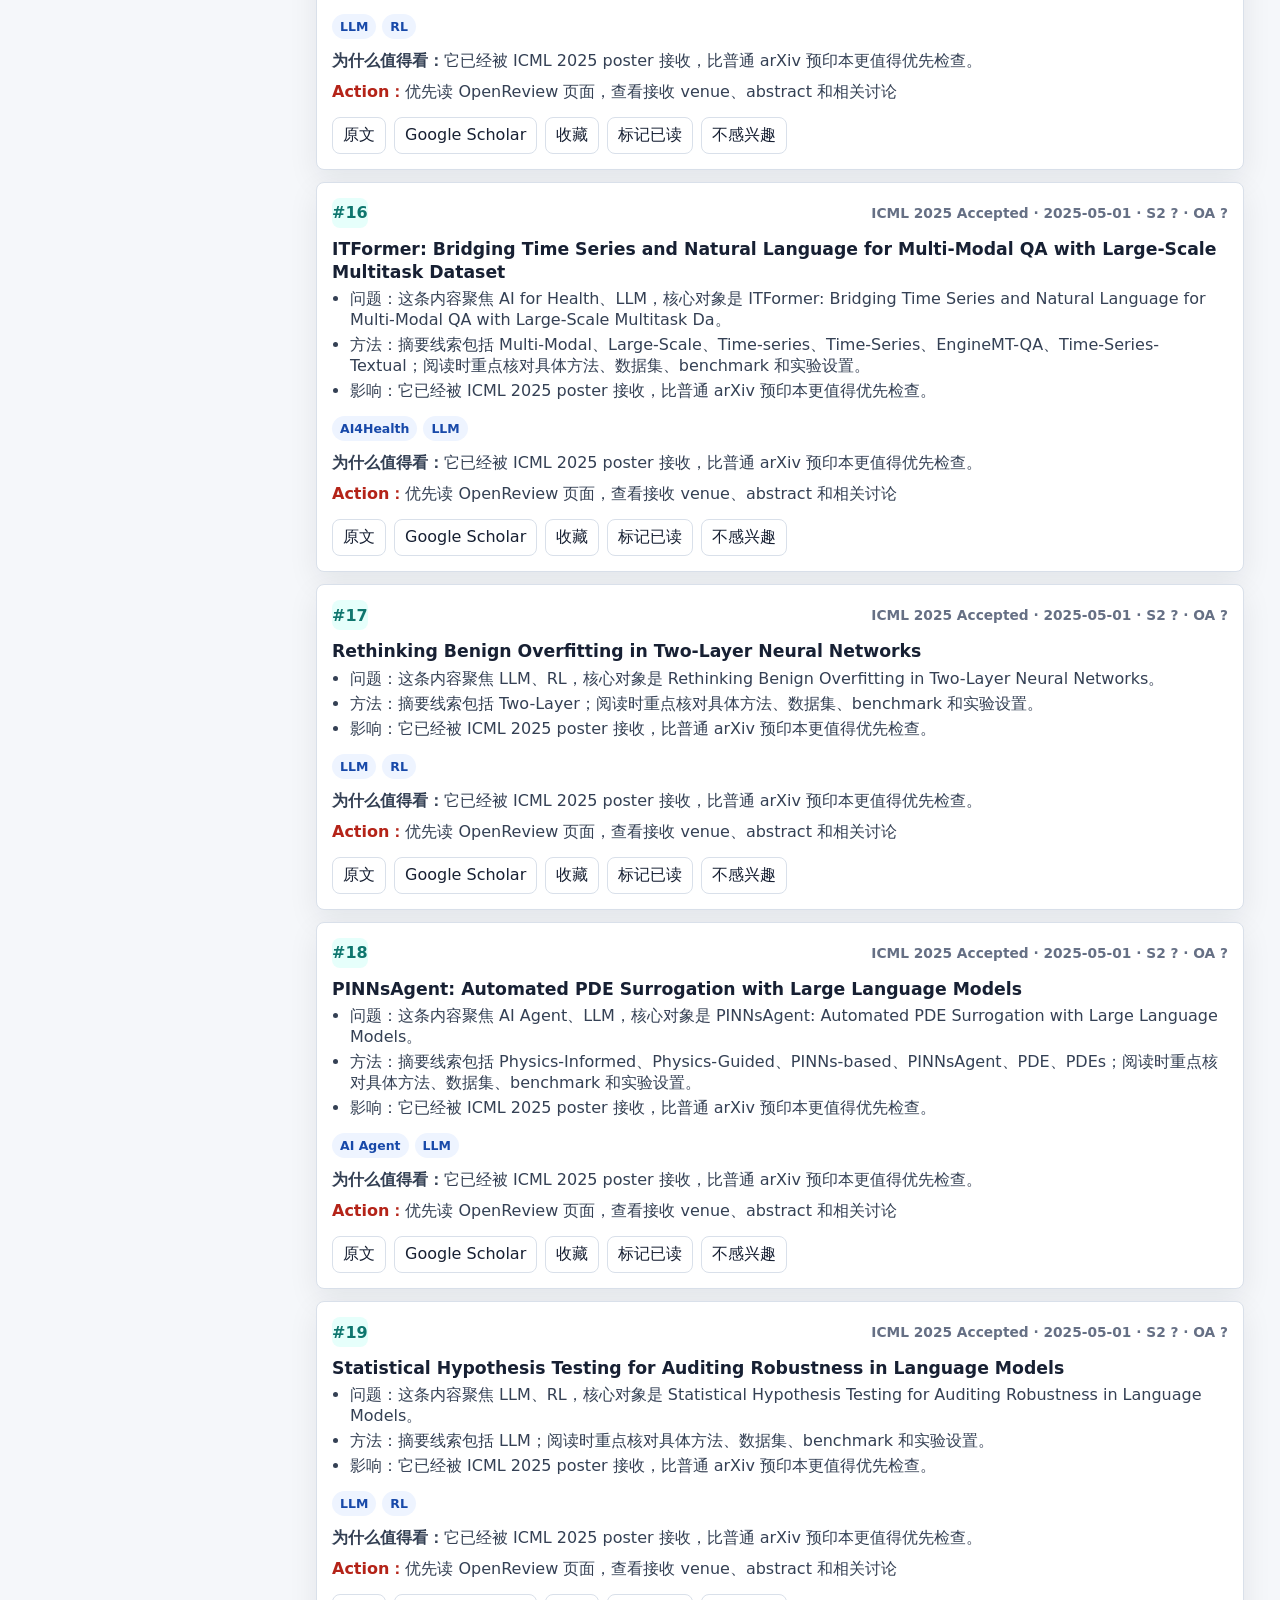
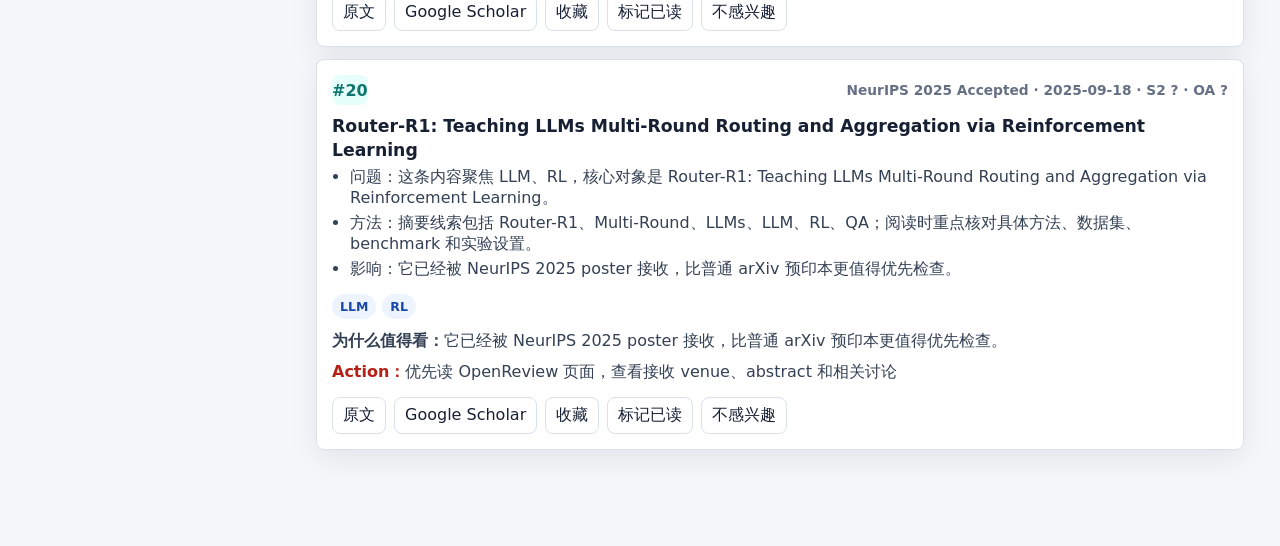
==== commit 51cb2c74: "Prioritize accepted conference papers" ====
--- a/app/index.html
+++ b/app/index.html
@@ -54,16 +54,16 @@
 
         <section class="section-block">
           <div class="section-heading">
-            <h2>Top 10 必读</h2>
-            <p>每条都包含行动建议，帮你快速决定是否继续读。</p>
+            <h2 id="primaryHeading">Top 10 必读</h2>
+            <p id="primaryHint">每条都包含行动建议，帮你快速决定是否继续读。</p>
           </div>
           <div id="topList" class="feed"></div>
         </section>
 
-        <section class="section-block">
+        <section id="moreSection" class="section-block">
           <div class="section-heading">
-            <h2>More 20 可扫</h2>
-            <p>按同一套画像过滤，适合快速浏览和收藏。</p>
+            <h2 id="secondaryHeading">More 20 可扫</h2>
+            <p id="secondaryHint">按同一套画像过滤，适合快速浏览和收藏。</p>
           </div>
           <div id="moreList" class="feed compact"></div>
         </section>
--- a/app/styles.css
+++ b/app/styles.css
@@ -244,10 +244,14 @@
   line-height: 1.35;
 }
 
-.zh-title {
-  margin-bottom: 12px;
-  color: #344054;
-  font-weight: 700;
+.title-link {
+  color: var(--ink);
+  text-decoration: none;
+}
+
+.title-link:hover {
+  color: var(--accent);
+  text-decoration: underline;
 }
 
 .summary {
@@ -391,4 +395,3 @@
     bottom: 10px;
   }
 }
-
